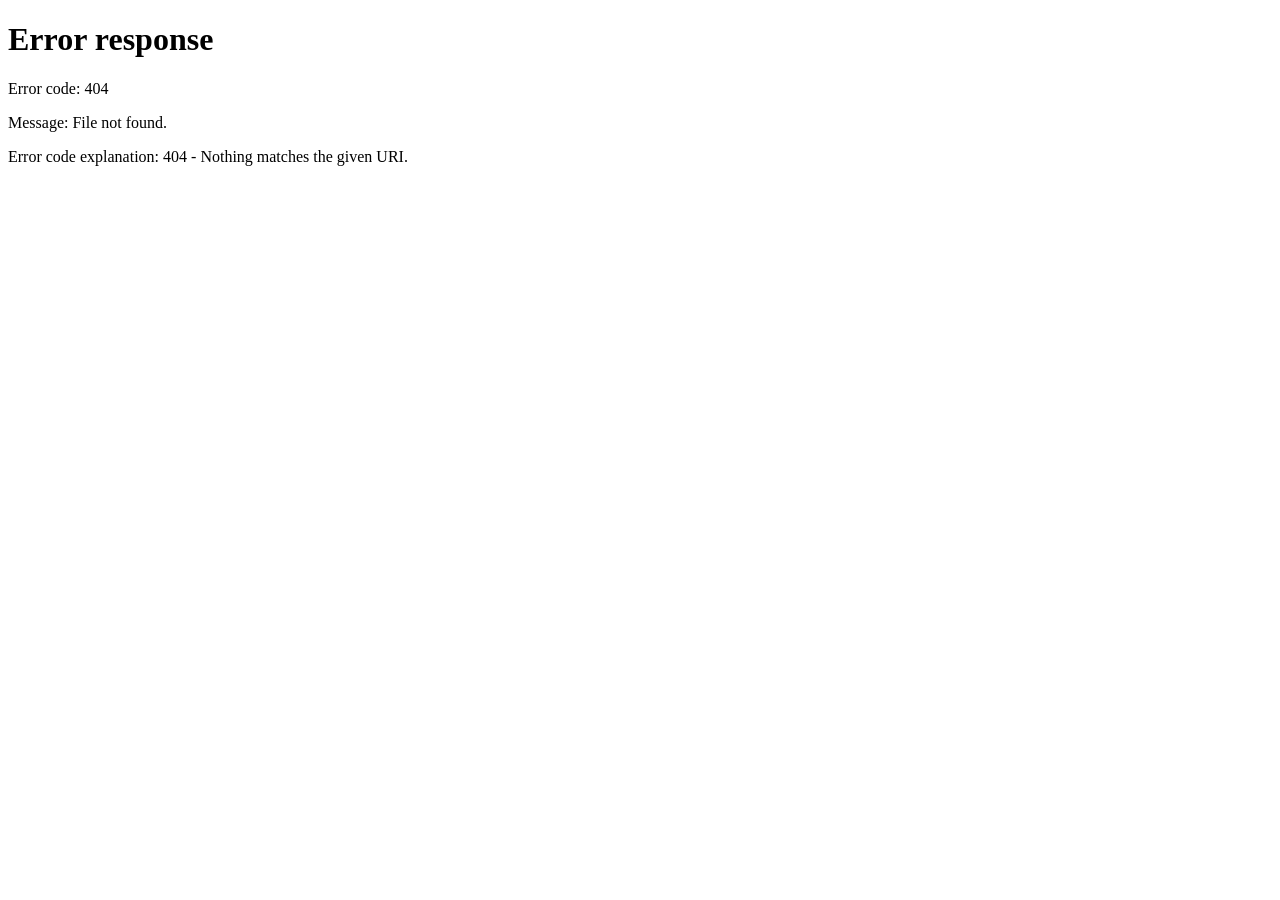
==== index.html @ 4c2dd42a "Add index.html for redirecting to footprint map" ====
<!DOCTYPE html>
<html lang="zh-CN">
<head>
  <meta charset="UTF-8">
  <meta name="viewport" content="width=device-width, initial-scale=1.0">
  <meta http-equiv="refresh" content="0; url=/star-map/footprint-map/">
  <title>正在跳转 · 点亮足迹</title>
  <style>
    body { font-family: -apple-system, "Microsoft YaHei", sans-serif;
           display: flex; align-items: center; justify-content: center;
           height: 100vh; margin: 0; background: #f6f7fb; color: #6b7280; }
    a { color: #f76707; }
  </style>
</head>
<body>
  <p>正在进入「点亮足迹」… <a href="/star-map/footprint-map/">点此直达</a></p>
</body>
</html>
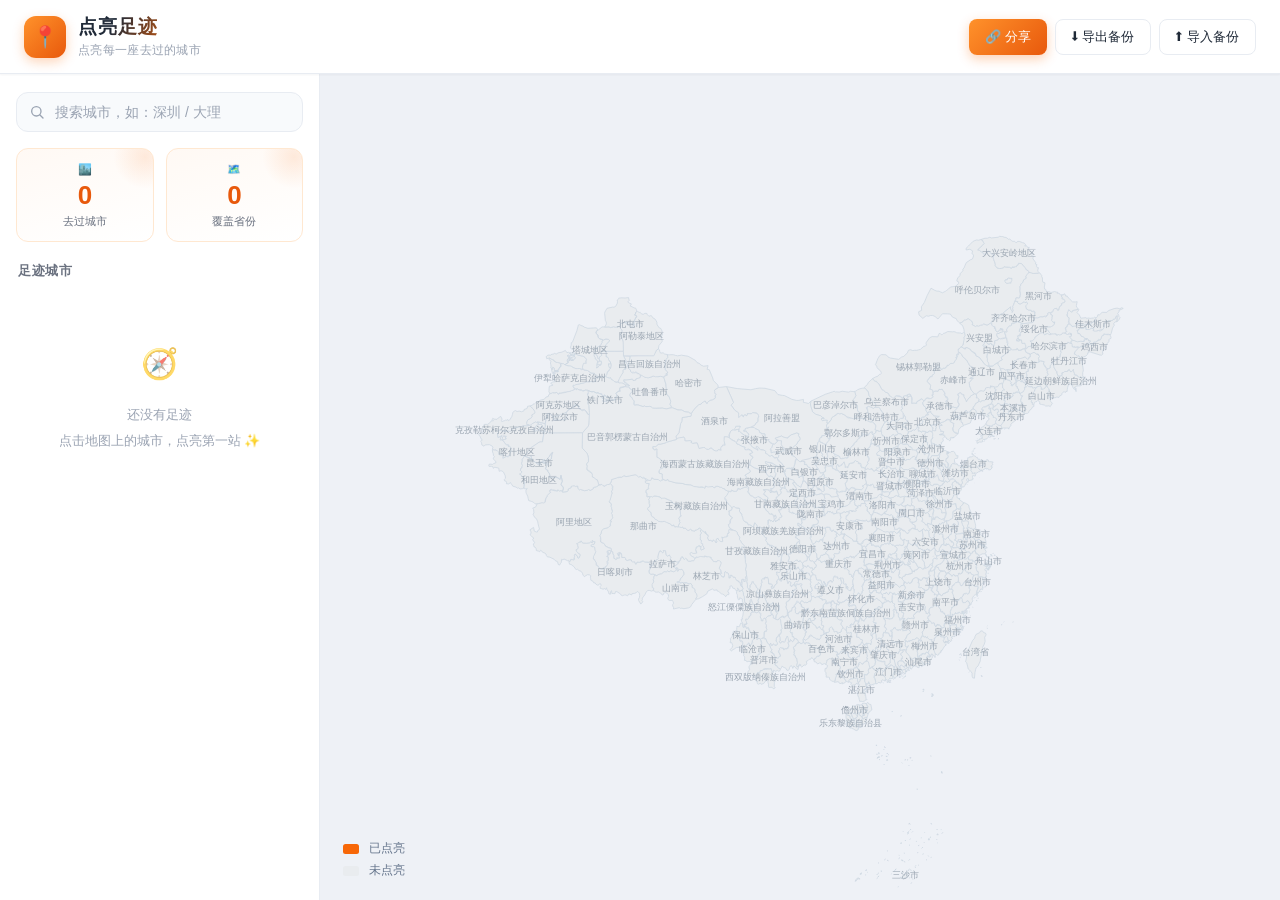
==== commit 27bdea9f: "feat: 分享功能" ====
--- a/index.html
+++ b/index.html
@@ -3,16 +3,118 @@
 <head>
   <meta charset="UTF-8">
   <meta name="viewport" content="width=device-width, initial-scale=1.0">
-  <meta http-equiv="refresh" content="0; url=/star-map/footprint-map/">
-  <title>正在跳转 · 点亮足迹</title>
-  <style>
-    body { font-family: -apple-system, "Microsoft YaHei", sans-serif;
-           display: flex; align-items: center; justify-content: center;
-           height: 100vh; margin: 0; background: #f6f7fb; color: #6b7280; }
-    a { color: #f76707; }
-  </style>
+  <title>点亮足迹 · 我的中国地图</title>
+  <link rel="stylesheet" href="css/style.css">
 </head>
 <body>
-  <p>正在进入「点亮足迹」… <a href="/star-map/footprint-map/">点此直达</a></p>
+  <div class="app">
+    <!-- 顶栏 -->
+    <header class="topbar">
+      <div class="logo">
+        <span class="logo-icon">📍</span>
+        <div class="logo-text">
+          <h1>点亮足迹</h1>
+          <p>点亮每一座去过的城市</p>
+        </div>
+      </div>
+      <div class="actions">
+        <button class="btn primary" id="shareBtn" title="把足迹地图分享给朋友">🔗 分享</button>
+        <button class="btn ghost" id="exportBtn" title="将足迹数据导出为 JSON 备份文件">⬇ 导出备份</button>
+        <button class="btn ghost" id="importBtn" title="从备份文件恢复足迹数据">⬆ 导入备份</button>
+        <input type="file" id="importFile" accept=".json,application/json" hidden>
+      </div>
+    </header>
+
+    <!-- 主体布局 -->
+    <div class="layout">
+      <!-- 左侧面板 -->
+      <aside class="sidebar">
+        <div class="search-box">
+          <svg class="search-icon" viewBox="0 0 24 24" width="16" height="16" fill="none" stroke="currentColor" stroke-width="2" stroke-linecap="round">
+            <circle cx="11" cy="11" r="7"></circle>
+            <line x1="21" y1="21" x2="16.5" y2="16.5"></line>
+          </svg>
+          <input id="searchInput" type="text" placeholder="搜索城市，如：深圳 / 大理" autocomplete="off">
+          <div id="suggestList" class="suggest"></div>
+        </div>
+
+        <div class="stats">
+          <div class="stat-card">
+            <span class="stat-icon">🏙️</span>
+            <b id="statCities">0</b>
+            <span>去过城市</span>
+          </div>
+          <div class="stat-card">
+            <span class="stat-icon">🗺️</span>
+            <b id="statProvinces">0</b>
+            <span>覆盖省份</span>
+          </div>
+        </div>
+
+        <div class="list-wrap">
+          <div class="list-header">
+            <span>足迹城市</span>
+            <span id="listCount" class="list-count"></span>
+          </div>
+          <div id="cityList" class="city-list"></div>
+        </div>
+      </aside>
+
+      <!-- 地图区 -->
+      <main class="map-area">
+        <div id="map" class="map"></div>
+
+        <!-- 城市详情浮层 -->
+        <div id="detailPanel" class="detail-panel">
+          <button class="detail-close" id="detailClose" title="关闭">×</button>
+          <h3 id="dName"></h3>
+          <div id="dProvince" class="d-province"></div>
+          <div class="d-status"><span class="dot"></span>已点亮</div>
+          <div class="d-actions">
+            <button class="btn" id="dLocate">📍 地图定位</button>
+            <button class="btn danger" id="dRemove">取消点亮</button>
+          </div>
+        </div>
+
+        <!-- 轻提示 -->
+        <div id="toast" class="toast"></div>
+
+        <!-- 分享只读提示条 -->
+        <div id="shareBanner" class="share-banner hidden">
+          <span>📍 这是朋友分享的足迹地图（只读）</span>
+          <button class="share-banner-close" id="shareBannerClose" title="关闭">×</button>
+        </div>
+      </main>
+    </div>
+  </div>
+
+  <!-- 分享面板 -->
+  <div id="sharePanel" class="share-panel">
+    <div class="share-mask" id="shareMask"></div>
+    <div class="share-box">
+      <button class="share-close" id="shareClose" title="关闭">×</button>
+      <h3>🔗 分享我的足迹</h3>
+      <p class="share-desc">把链接发给朋友，对方打开就能看到你的足迹地图</p>
+      <div class="share-text-preview" id="shareText"></div>
+      <div class="share-link-row">
+        <input id="shareLink" type="text" readonly>
+        <button class="btn" id="shareCopyLink" title="复制链接">复制</button>
+      </div>
+      <div class="share-actions">
+        <button class="btn" id="shareCopyText">📝 复制文字版</button>
+        <button class="btn" id="shareImage">🖼️ 下载图片</button>
+      </div>
+      <p class="share-tip">💡 链接里已包含你的足迹数据，对方打开为只读视图</p>
+    </div>
+  </div>
+
+  <!-- 依赖加载顺序：库 → 地图数据 → 业务模块 -->
+  <script src="lib/echarts.min.js"></script>
+  <script src="data/china_cities.js"></script>
+  <script src="js/dataStore.js"></script>
+  <script src="js/search.js"></script>
+  <script src="js/map.js"></script>
+  <script src="js/share.js"></script>
+  <script src="js/main.js"></script>
 </body>
 </html>
--- a/css/style.css
+++ b/css/style.css
@@ -0,0 +1,550 @@
+/* ============================================================
+   点亮足迹 · 设计系统
+   ────────────────────────────────────────────────────────────
+   主色系：暖橙（足迹点亮）  ·  底色：暖灰白  ·  深字浅底
+   间距基准 4px · 圆角体系 8/12/16 · 阴影分层 · 微交互过渡
+   ============================================================ */
+* { margin: 0; padding: 0; box-sizing: border-box; }
+
+:root {
+  /* ── 品牌色 ── */
+  --primary: #f76707;
+  --primary-600: #e8590c;
+  --primary-700: #d9480f;
+  --primary-100: #fff4e6;
+  --primary-050: #fff9f4;
+
+  /* ── 中性色 ── */
+  --bg: #f6f7fb;
+  --bg-map: #eef1f6;
+  --card: #ffffff;
+  --border: #e8ecf2;
+  --text: #1f2937;
+  --text-sub: #6b7280;
+  --text-faint: #9aa3b2;
+
+  /* ── 语义色 ── */
+  --danger: #e03131;
+  --success: #2f9e44;
+
+  /* ── 形状 ── */
+  --radius-sm: 8px;
+  --radius-md: 12px;
+  --radius-lg: 16px;
+
+  /* ── 阴影层级 ── */
+  --shadow-xs: 0 1px 2px rgba(31, 41, 55, 0.05);
+  --shadow-sm: 0 2px 8px rgba(31, 41, 55, 0.06);
+  --shadow-md: 0 6px 20px rgba(31, 41, 55, 0.08);
+  --shadow-lg: 0 16px 40px rgba(31, 41, 55, 0.14);
+  --shadow-glow: 0 0 0 3px rgba(247, 103, 7, 0.14);
+
+  /* ── 过渡 ── */
+  --t-fast: 150ms cubic-bezier(0.4, 0, 0.2, 1);
+  --t-base: 250ms cubic-bezier(0.4, 0, 0.2, 1);
+  --t-spring: 400ms cubic-bezier(0.34, 1.56, 0.64, 1);
+
+  --font: -apple-system, BlinkMacSystemFont, "Segoe UI", "PingFang SC",
+    "Hiragino Sans GB", "Microsoft YaHei", sans-serif;
+}
+
+html, body { height: 100%; }
+
+body {
+  font-family: var(--font);
+  background: var(--bg);
+  color: var(--text);
+  overflow: hidden;
+  -webkit-font-smoothing: antialiased;
+}
+
+.app { display: flex; flex-direction: column; height: 100vh; }
+
+/* ════════════════════════════════════════════════
+   顶栏
+   ════════════════════════════════════════════════ */
+.topbar {
+  display: flex;
+  align-items: center;
+  justify-content: space-between;
+  padding: 14px 24px;
+  background: var(--card);
+  border-bottom: 1px solid var(--border);
+  box-shadow: var(--shadow-xs);
+  z-index: 20;
+}
+
+.logo { display: flex; align-items: center; gap: 12px; }
+
+.logo-icon {
+  display: flex; align-items: center; justify-content: center;
+  width: 42px; height: 42px;
+  font-size: 21px;
+  border-radius: 12px;
+  background: linear-gradient(135deg, #ff922b, var(--primary-600));
+  box-shadow: 0 4px 12px rgba(247, 103, 7, 0.28);
+}
+
+.logo-text h1 {
+  font-size: 19px;
+  font-weight: 700;
+  letter-spacing: 1px;
+  background: linear-gradient(120deg, #1f2937 30%, #f76707 90%);
+  -webkit-background-clip: text;
+  background-clip: text;
+  -webkit-text-fill-color: transparent;
+}
+
+.logo-text p { font-size: 12px; color: var(--text-faint); margin-top: 2px; letter-spacing: 0.3px; }
+
+.actions { display: flex; gap: 8px; }
+
+/* ════════════════════════════════════════════════
+   按钮
+   ════════════════════════════════════════════════ */
+.btn {
+  padding: 8px 16px;
+  border: 1px solid var(--border);
+  border-radius: var(--radius-sm);
+  background: var(--card);
+  color: var(--text);
+  font-size: 13px;
+  font-family: var(--font);
+  font-weight: 500;
+  cursor: pointer;
+  transition: all var(--t-fast);
+  white-space: nowrap;
+  user-select: none;
+}
+.btn:hover { border-color: #ffd3a8; color: var(--primary-600); background: var(--primary-050); transform: translateY(-1px); }
+.btn:active { transform: translateY(0); }
+.btn:focus-visible { outline: 2px solid var(--primary); outline-offset: 2px; }
+
+.btn.primary { background: linear-gradient(135deg, #ff922b, var(--primary-600)); border: none; color: #fff; box-shadow: 0 4px 12px rgba(247, 103, 7, 0.3); }
+.btn.primary:hover { background: linear-gradient(135deg, #ffa03c, var(--primary-700)); color: #fff; box-shadow: 0 6px 16px rgba(247, 103, 7, 0.38); }
+
+.btn.danger { border-color: #ffc9c9; color: var(--danger); }
+.btn.danger:hover { background: #fff5f5; border-color: var(--danger); color: var(--danger); }
+
+.btn.ghost { background: transparent; }
+.btn.ghost:hover { background: #f3f5f9; color: var(--text); border-color: var(--border); }
+
+/* ════════════════════════════════════════════════
+   主体布局
+   ════════════════════════════════════════════════ */
+.layout { display: flex; flex: 1; min-height: 0; }
+
+/* ════════════════════════════════════════════════
+   侧栏
+   ════════════════════════════════════════════════ */
+.sidebar {
+  width: 320px;
+  flex-shrink: 0;
+  background: var(--card);
+  border-right: 1px solid var(--border);
+  display: flex;
+  flex-direction: column;
+  padding: 18px 16px;
+  gap: 16px;
+}
+
+/* ── 搜索框 ── */
+.search-box { position: relative; }
+
+.search-icon {
+  position: absolute; left: 13px; top: 50%; transform: translateY(-50%);
+  color: var(--text-faint);
+  pointer-events: none;
+  transition: color var(--t-fast);
+}
+
+#searchInput {
+  width: 100%;
+  padding: 11px 13px 11px 38px;
+  border: 1px solid var(--border);
+  border-radius: var(--radius-md);
+  font-size: 14px;
+  font-family: var(--font);
+  outline: none;
+  background: #f8fafc;
+  transition: all var(--t-base);
+}
+#searchInput::placeholder { color: var(--text-faint); }
+#searchInput:focus {
+  border-color: var(--primary);
+  background: #fff;
+  box-shadow: var(--shadow-glow);
+}
+#searchInput:focus ~ .search-icon,
+.search-box:focus-within .search-icon { color: var(--primary); }
+
+.suggest {
+  position: absolute; top: calc(100% + 8px); left: 0; right: 0;
+  background: var(--card);
+  border: 1px solid var(--border);
+  border-radius: var(--radius-md);
+  box-shadow: var(--shadow-lg);
+  max-height: 300px;
+  overflow-y: auto;
+  display: none;
+  z-index: 60;
+  padding: 6px;
+}
+.suggest.show { display: block; animation: dropIn 180ms ease; }
+@keyframes dropIn {
+  from { opacity: 0; transform: translateY(-6px); }
+  to { opacity: 1; transform: none; }
+}
+.suggest-item {
+  display: flex; justify-content: space-between; align-items: center;
+  padding: 10px 12px;
+  border-radius: var(--radius-sm);
+  cursor: pointer;
+  font-size: 13px;
+  transition: background var(--t-fast);
+}
+.suggest-item:hover { background: var(--primary-050); }
+.suggest-item .s-name { font-weight: 600; }
+.suggest-item .s-prov { color: var(--text-faint); font-size: 12px; }
+.suggest-empty { padding: 14px 12px; color: var(--text-faint); font-size: 13px; text-align: center; }
+
+/* ── 统计卡片 ── */
+.stats { display: flex; gap: 12px; }
+
+.stat-card {
+  flex: 1;
+  position: relative;
+  background: linear-gradient(165deg, var(--primary-050), #fff);
+  border: 1px solid #ffe8d1;
+  border-radius: var(--radius-md);
+  padding: 14px 8px 12px;
+  text-align: center;
+  transition: all var(--t-base);
+  overflow: hidden;
+}
+.stat-card::after {
+  content: '';
+  position: absolute; top: -24px; right: -24px;
+  width: 64px; height: 64px;
+  border-radius: 50%;
+  background: radial-gradient(circle, rgba(247, 103, 7, 0.12), transparent 70%);
+}
+.stat-card:hover { transform: translateY(-2px); box-shadow: var(--shadow-sm); }
+
+.stat-icon { font-size: 16px; display: block; margin-bottom: 4px; }
+.stat-card b {
+  display: block;
+  font-size: 26px;
+  font-weight: 800;
+  color: var(--primary-600);
+  font-variant-numeric: tabular-nums;
+  letter-spacing: -0.5px;
+}
+.stat-card span { font-size: 11px; color: var(--text-sub); }
+
+/* ── 足迹城市列表 ── */
+.list-wrap { flex: 1; display: flex; flex-direction: column; min-height: 0; }
+
+.list-header {
+  display: flex; justify-content: space-between; align-items: center;
+  font-size: 13px;
+  font-weight: 600;
+  color: var(--text-sub);
+  padding: 4px 2px 10px;
+  letter-spacing: 0.5px;
+}
+.list-count { color: var(--primary-600); font-weight: 700; }
+
+.city-list {
+  flex: 1;
+  overflow-y: auto;
+  margin: 0 -8px;
+  padding: 0 8px 8px;
+  scrollbar-width: thin;
+  scrollbar-color: #d7dee8 transparent;
+}
+.city-list::-webkit-scrollbar { width: 6px; }
+.city-list::-webkit-scrollbar-thumb { background: #d7dee8; border-radius: 3px; }
+.city-list::-webkit-scrollbar-track { background: transparent; }
+
+.city-item {
+  position: relative;
+  display: flex;
+  justify-content: space-between;
+  align-items: center;
+  padding: 11px 13px;
+  border-radius: var(--radius-sm);
+  cursor: pointer;
+  border: 1px solid transparent;
+  transition: all var(--t-fast);
+}
+.city-item::before {
+  content: '';
+  position: absolute; left: -8px; top: 50%; transform: translateY(-50%) scaleY(0);
+  width: 3px; height: 60%;
+  border-radius: 2px;
+  background: linear-gradient(180deg, #ff922b, var(--primary-600));
+  transition: transform var(--t-base);
+}
+.city-item:hover {
+  background: var(--primary-050);
+  border-color: #ffe3cd;
+  transform: translateX(2px);
+}
+.city-item:hover::before { transform: translateY(-50%) scaleY(1); }
+
+.city-name { font-size: 14px; font-weight: 600; }
+.city-meta { font-size: 12px; color: var(--text-faint); }
+
+.empty {
+  text-align: center;
+  color: var(--text-faint);
+  font-size: 13px;
+  padding: 44px 12px;
+  line-height: 2;
+}
+.empty::before {
+  content: '🧭';
+  display: block;
+  font-size: 30px;
+  margin-bottom: 8px;
+  opacity: 0.7;
+}
+
+/* ════════════════════════════════════════════════
+   地图区
+   ════════════════════════════════════════════════ */
+.map-area {
+  flex: 1;
+  position: relative;
+  min-width: 0;
+  background: var(--bg-map);
+}
+.map { width: 100%; height: 100%; }
+
+/* ════════════════════════════════════════════════
+   详情浮层（毛玻璃卡片）
+   ════════════════════════════════════════════════ */
+.detail-panel {
+  position: absolute;
+  right: 22px; bottom: 22px;
+  width: 300px;
+  background: rgba(255, 255, 255, 0.92);
+  backdrop-filter: blur(18px) saturate(160%);
+  -webkit-backdrop-filter: blur(18px) saturate(160%);
+  border-radius: var(--radius-lg);
+  box-shadow: var(--shadow-lg);
+  border: 1px solid rgba(255, 255, 255, 0.6);
+  padding: 20px;
+  transform: translateY(14px) scale(0.97);
+  opacity: 0;
+  pointer-events: none;
+  transition: all var(--t-spring);
+  z-index: 40;
+}
+.detail-panel.show { transform: none; opacity: 1; pointer-events: auto; }
+
+.detail-close {
+  position: absolute; top: 12px; right: 14px;
+  border: none; background: none;
+  font-size: 20px;
+  color: var(--text-faint);
+  cursor: pointer;
+  line-height: 1;
+  width: 28px; height: 28px;
+  border-radius: 50%;
+  transition: all var(--t-fast);
+}
+.detail-close:hover { color: var(--text); background: #f1f3f7; }
+
+.detail-panel h3 { font-size: 19px; font-weight: 700; margin-bottom: 2px; }
+.d-province {
+  font-size: 12px;
+  color: var(--text-faint);
+  margin-bottom: 16px;
+  display: flex; align-items: center; gap: 6px;
+}
+.d-province::before {
+  content: '';
+  width: 12px; height: 12px;
+  border-radius: 4px;
+  background: linear-gradient(135deg, #ff922b, var(--primary-600));
+}
+
+.d-status {
+  display: flex; align-items: center; gap: 8px;
+  background: var(--primary-050);
+  border: 1px solid #ffe3cd;
+  color: var(--primary-600);
+  font-size: 13px;
+  font-weight: 600;
+  border-radius: var(--radius-md);
+  padding: 11px 14px;
+  margin-bottom: 14px;
+}
+.d-status .dot {
+  width: 9px; height: 9px; border-radius: 50%;
+  background: var(--primary);
+  box-shadow: 0 0 0 4px rgba(247, 103, 7, 0.16);
+  animation: pulse 2s ease infinite;
+}
+@keyframes pulse {
+  0%, 100% { box-shadow: 0 0 0 3px rgba(247, 103, 7, 0.18); }
+  50% { box-shadow: 0 0 0 6px rgba(247, 103, 7, 0.08); }
+}
+
+.d-actions { display: flex; gap: 8px; }
+.d-actions .btn { flex: 1; }
+
+/* ════════════════════════════════════════════════
+   Toast 轻提示
+   ════════════════════════════════════════════════ */
+.toast {
+  position: absolute;
+  left: 50%; bottom: 44px;
+  transform: translateX(-50%) translateY(16px);
+  background: rgba(30, 41, 59, 0.9);
+  backdrop-filter: blur(8px);
+  color: #fff;
+  padding: 11px 24px;
+  border-radius: 999px;
+  font-size: 14px;
+  opacity: 0;
+  pointer-events: none;
+  transition: all var(--t-spring);
+  z-index: 70;
+  box-shadow: 0 10px 30px rgba(0, 0, 0, 0.24);
+  white-space: nowrap;
+}
+.toast.show { opacity: 1; transform: translateX(-50%) translateY(0); }
+
+/* ════════════════════════════════════════════════
+   分享面板（Modal）
+   ════════════════════════════════════════════════ */
+.share-panel {
+  position: fixed;
+  inset: 0;
+  display: flex;
+  align-items: center;
+  justify-content: center;
+  z-index: 90;
+  opacity: 0;
+  pointer-events: none;
+  transition: opacity var(--t-base);
+}
+.share-panel.show { opacity: 1; pointer-events: auto; }
+
+.share-mask {
+  position: absolute;
+  inset: 0;
+  background: rgba(31, 41, 55, 0.45);
+  backdrop-filter: blur(4px);
+  -webkit-backdrop-filter: blur(4px);
+}
+
+.share-box {
+  position: relative;
+  width: 420px;
+  max-width: calc(100vw - 40px);
+  background: var(--card);
+  border-radius: var(--radius-lg);
+  box-shadow: var(--shadow-lg);
+  padding: 24px;
+  transform: translateY(16px) scale(0.96);
+  transition: transform var(--t-spring);
+}
+.share-panel.show .share-box { transform: none; }
+
+.share-close {
+  position: absolute; top: 12px; right: 14px;
+  border: none; background: none;
+  font-size: 20px; color: var(--text-faint);
+  cursor: pointer; line-height: 1;
+  width: 28px; height: 28px; border-radius: 50%;
+  transition: all var(--t-fast);
+}
+.share-close:hover { color: var(--text); background: #f1f3f7; }
+
+.share-box h3 { font-size: 17px; margin-bottom: 4px; }
+.share-desc { font-size: 12px; color: var(--text-faint); margin-bottom: 16px; }
+
+.share-text-preview {
+  background: var(--primary-050);
+  border: 1px solid #ffe3cd;
+  border-radius: var(--radius-md);
+  padding: 12px 14px;
+  font-size: 13px;
+  color: var(--text);
+  line-height: 1.7;
+  margin-bottom: 12px;
+  min-height: 40px;
+  max-height: 120px;
+  overflow-y: auto;
+  word-break: break-all;
+}
+
+.share-link-row {
+  display: flex;
+  gap: 8px;
+  margin-bottom: 12px;
+}
+.share-link-row input {
+  flex: 1;
+  min-width: 0;
+  padding: 9px 12px;
+  border: 1px solid var(--border);
+  border-radius: var(--radius-sm);
+  font-size: 12px;
+  color: var(--text-sub);
+  background: #f8fafc;
+  outline: none;
+  font-family: var(--font);
+}
+
+.share-actions { display: flex; gap: 8px; }
+.share-actions .btn { flex: 1; }
+
+.share-tip { margin-top: 14px; font-size: 11px; color: var(--text-faint); line-height: 1.6; }
+
+/* ════════════════════════════════════════════════
+   分享只读提示条
+   ════════════════════════════════════════════════ */
+.share-banner {
+  position: absolute;
+  top: 14px; left: 50%;
+  transform: translateX(-50%);
+  display: flex;
+  align-items: center;
+  gap: 10px;
+  background: rgba(31, 41, 55, 0.88);
+  backdrop-filter: blur(8px);
+  color: #fff;
+  font-size: 13px;
+  padding: 9px 12px 9px 16px;
+  border-radius: 999px;
+  box-shadow: 0 8px 24px rgba(0, 0, 0, 0.2);
+  z-index: 50;
+  white-space: nowrap;
+}
+.share-banner.hidden { display: none; }
+.share-banner-close {
+  border: none; background: rgba(255, 255, 255, 0.15);
+  color: #fff; cursor: pointer;
+  width: 22px; height: 22px; border-radius: 50%;
+  font-size: 14px; line-height: 1;
+  transition: background var(--t-fast);
+}
+.share-banner-close:hover { background: rgba(255, 255, 255, 0.3); }
+
+/* ════════════════════════════════════════════════
+   响应式
+   ════════════════════════════════════════════════ */
+@media (max-width: 860px) {
+  body { overflow: auto; }
+  .app { height: auto; min-height: 100vh; }
+  .layout { flex-direction: column; }
+  .sidebar { width: 100%; border-right: none; border-bottom: 1px solid var(--border); }
+  .city-list { max-height: 220px; }
+  .map-area { height: 62vh; }
+  .actions .btn { font-size: 12px; padding: 7px 11px; }
+}
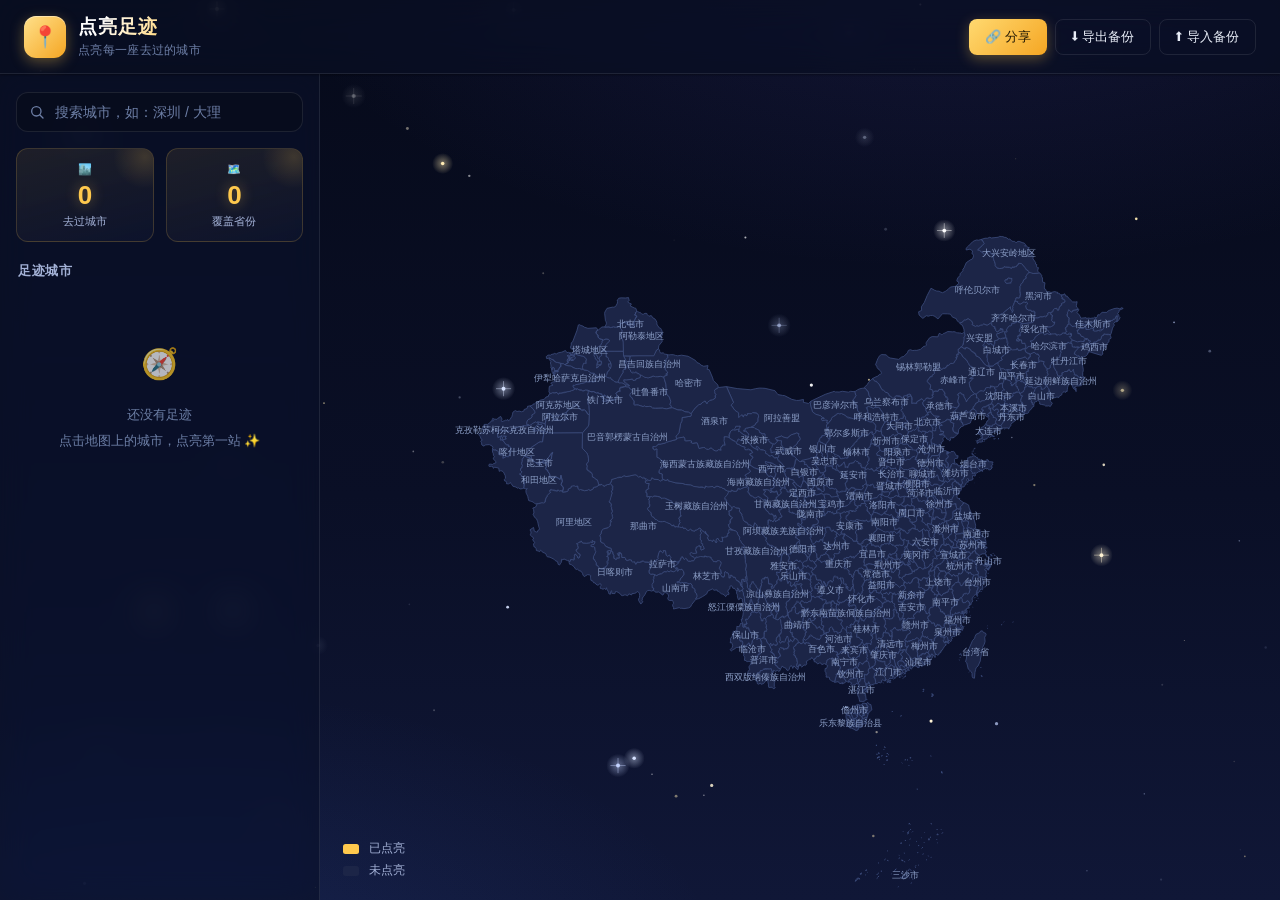
==== commit 82836cfb: "feat: 星空主题(金色版) - 存档点,后续蓝色版可从此回退" ====
--- a/index.html
+++ b/index.html
@@ -7,6 +7,9 @@
   <link rel="stylesheet" href="css/style.css">
 </head>
 <body>
+  <!-- 星空背景层（星星闪烁动画，见 js/stars.js） -->
+  <canvas id="stars-canvas" aria-hidden="true"></canvas>
+
   <div class="app">
     <!-- 顶栏 -->
     <header class="topbar">
@@ -108,9 +111,10 @@
     </div>
   </div>
 
-  <!-- 依赖加载顺序：库 → 地图数据 → 业务模块 -->
+  <!-- 依赖加载顺序：库 → 地图数据 → 星空背景 → 业务模块 -->
   <script src="lib/echarts.min.js"></script>
   <script src="data/china_cities.js"></script>
+  <script src="js/stars.js"></script>
   <script src="js/dataStore.js"></script>
   <script src="js/search.js"></script>
   <script src="js/map.js"></script>
--- a/css/style.css
+++ b/css/style.css
@@ -1,43 +1,45 @@
 /* ============================================================
-   点亮足迹 · 设计系统
+   点亮足迹 · 设计系统（星空主题 v2）
    ────────────────────────────────────────────────────────────
-   主色系：暖橙（足迹点亮）  ·  底色：暖灰白  ·  深字浅底
-   间距基准 4px · 圆角体系 8/12/16 · 阴影分层 · 微交互过渡
+   主色系：金星（足迹点亮）  ·  底色：深空蓝渐变  ·  浅字深底
+   语义：点亮一座城 = 夜空里亮起一颗星
+   间距基准 4px · 圆角体系 8/12/16 · 毛玻璃面板 · 星光发光
    ============================================================ */
 * { margin: 0; padding: 0; box-sizing: border-box; }
 
 :root {
-  /* ── 品牌色 ── */
-  --primary: #f76707;
-  --primary-600: #e8590c;
-  --primary-700: #d9480f;
-  --primary-100: #fff4e6;
-  --primary-050: #fff9f4;
-
-  /* ── 中性色 ── */
-  --bg: #f6f7fb;
-  --bg-map: #eef1f6;
-  --card: #ffffff;
-  --border: #e8ecf2;
-  --text: #1f2937;
-  --text-sub: #6b7280;
-  --text-faint: #9aa3b2;
+  /* ── 品牌色（金星） ── */
+  --primary: #ffc94d;          /* 金星主色：已点亮城市的星光 */
+  --primary-600: #f5a623;      /* 深一档金星 */
+  --primary-700: #e8912d;      /* 悬停加深 */
+  --primary-100: #2a2433;      /* 金色微弱底（深色玻璃上的金晕） */
+  --primary-050: rgba(255, 201, 77, 0.07); /* 金色氛围底 */
+
+  /* ── 中性色（夜空） ── */
+  --bg: #0a0f26;               /* 整体夜空 */
+  --bg-map: #080d20;           /* 地图区夜空（略深，压出层次） */
+  --card: rgba(17, 24, 50, 0.72);   /* 毛玻璃卡片 */
+  --card-solid: #121a3a;       /* 不透明白底卡片（弹窗等） */
+  --border: rgba(255, 255, 255, 0.09);
+  --text: #e8edf7;             /* 主文字：淡蓝白 */
+  --text-sub: #a3b1d6;         /* 次级文字 */
+  --text-faint: #6d7fa6;       /* 弱文字 / 占位 */
 
   /* ── 语义色 ── */
-  --danger: #e03131;
-  --success: #2f9e44;
+  --danger: #ff6b6b;
+  --success: #51cf66;
 
   /* ── 形状 ── */
   --radius-sm: 8px;
   --radius-md: 12px;
   --radius-lg: 16px;
 
-  /* ── 阴影层级 ── */
-  --shadow-xs: 0 1px 2px rgba(31, 41, 55, 0.05);
-  --shadow-sm: 0 2px 8px rgba(31, 41, 55, 0.06);
-  --shadow-md: 0 6px 20px rgba(31, 41, 55, 0.08);
-  --shadow-lg: 0 16px 40px rgba(31, 41, 55, 0.14);
-  --shadow-glow: 0 0 0 3px rgba(247, 103, 7, 0.14);
+  /* ── 阴影层级（夜景） ── */
+  --shadow-xs: 0 1px 2px rgba(0, 0, 0, 0.35);
+  --shadow-sm: 0 2px 10px rgba(0, 0, 0, 0.35);
+  --shadow-md: 0 6px 22px rgba(0, 0, 0, 0.42);
+  --shadow-lg: 0 16px 44px rgba(0, 0, 0, 0.55);
+  --shadow-glow: 0 0 0 3px rgba(255, 201, 77, 0.22);
 
   /* ── 过渡 ── */
   --t-fast: 150ms cubic-bezier(0.4, 0, 0.2, 1);
@@ -52,13 +54,29 @@
 
 body {
   font-family: var(--font);
-  background: var(--bg);
+  /* 夜空渐变：顶部深紫蓝 → 底部蓝 */
+  background:
+    radial-gradient(1200px 600px at 75% -10%, rgba(90, 82, 200, 0.18), transparent 60%),
+    radial-gradient(900px 500px at 15% 110%, rgba(64, 108, 220, 0.14), transparent 60%),
+    linear-gradient(180deg, #060a1a 0%, #0a0f26 55%, #101737 100%);
   color: var(--text);
   overflow: hidden;
   -webkit-font-smoothing: antialiased;
 }
 
-.app { display: flex; flex-direction: column; height: 100vh; }
+.app { display: flex; flex-direction: column; height: 100vh; position: relative; z-index: 2; }
+
+/* ════════════════════════════════════════════════
+   星空背景层（由 stars.js 绘制，铺满全屏）
+   ════════════════════════════════════════════════ */
+#stars-canvas {
+  position: fixed;
+  inset: 0;
+  width: 100%;
+  height: 100%;
+  z-index: 1;
+  pointer-events: none;
+}
 
 /* ════════════════════════════════════════════════
    顶栏
@@ -68,7 +86,9 @@
   align-items: center;
   justify-content: space-between;
   padding: 14px 24px;
-  background: var(--card);
+  background: rgba(10, 15, 34, 0.78);
+  backdrop-filter: blur(18px) saturate(140%);
+  -webkit-backdrop-filter: blur(18px) saturate(140%);
   border-bottom: 1px solid var(--border);
   box-shadow: var(--shadow-xs);
   z-index: 20;
@@ -81,15 +101,15 @@
   width: 42px; height: 42px;
   font-size: 21px;
   border-radius: 12px;
-  background: linear-gradient(135deg, #ff922b, var(--primary-600));
-  box-shadow: 0 4px 12px rgba(247, 103, 7, 0.28);
+  background: linear-gradient(135deg, #ffe08a, var(--primary-600));
+  box-shadow: 0 4px 14px rgba(255, 201, 77, 0.35), inset 0 1px 0 rgba(255, 255, 255, 0.4);
 }
 
 .logo-text h1 {
   font-size: 19px;
   font-weight: 700;
   letter-spacing: 1px;
-  background: linear-gradient(120deg, #1f2937 30%, #f76707 90%);
+  background: linear-gradient(120deg, #ffffff 20%, var(--primary) 90%);
   -webkit-background-clip: text;
   background-clip: text;
   -webkit-text-fill-color: transparent;
@@ -106,7 +126,7 @@
   padding: 8px 16px;
   border: 1px solid var(--border);
   border-radius: var(--radius-sm);
-  background: var(--card);
+  background: rgba(23, 31, 63, 0.6);
   color: var(--text);
   font-size: 13px;
   font-family: var(--font);
@@ -116,18 +136,27 @@
   white-space: nowrap;
   user-select: none;
 }
-.btn:hover { border-color: #ffd3a8; color: var(--primary-600); background: var(--primary-050); transform: translateY(-1px); }
+.btn:hover { border-color: rgba(255, 201, 77, 0.5); color: var(--primary); background: var(--primary-050); transform: translateY(-1px); }
 .btn:active { transform: translateY(0); }
 .btn:focus-visible { outline: 2px solid var(--primary); outline-offset: 2px; }
 
-.btn.primary { background: linear-gradient(135deg, #ff922b, var(--primary-600)); border: none; color: #fff; box-shadow: 0 4px 12px rgba(247, 103, 7, 0.3); }
-.btn.primary:hover { background: linear-gradient(135deg, #ffa03c, var(--primary-700)); color: #fff; box-shadow: 0 6px 16px rgba(247, 103, 7, 0.38); }
-
-.btn.danger { border-color: #ffc9c9; color: var(--danger); }
-.btn.danger:hover { background: #fff5f5; border-color: var(--danger); color: var(--danger); }
+.btn.primary {
+  background: linear-gradient(135deg, #ffd970, var(--primary-600));
+  border: none;
+  color: #241a05;
+  box-shadow: 0 4px 14px rgba(255, 201, 77, 0.32);
+}
+.btn.primary:hover {
+  background: linear-gradient(135deg, #ffe08a, var(--primary-700));
+  color: #241a05;
+  box-shadow: 0 6px 18px rgba(255, 201, 77, 0.42);
+}
+
+.btn.danger { border-color: rgba(255, 107, 107, 0.35); color: var(--danger); background: transparent; }
+.btn.danger:hover { background: rgba(255, 107, 107, 0.1); border-color: var(--danger); color: var(--danger); }
 
 .btn.ghost { background: transparent; }
-.btn.ghost:hover { background: #f3f5f9; color: var(--text); border-color: var(--border); }
+.btn.ghost:hover { background: rgba(255, 255, 255, 0.06); color: var(--text); border-color: var(--border); }
 
 /* ════════════════════════════════════════════════
    主体布局
@@ -135,12 +164,14 @@
 .layout { display: flex; flex: 1; min-height: 0; }
 
 /* ════════════════════════════════════════════════
-   侧栏
+   侧栏（深色毛玻璃）
    ════════════════════════════════════════════════ */
 .sidebar {
   width: 320px;
   flex-shrink: 0;
-  background: var(--card);
+  background: rgba(12, 17, 38, 0.66);
+  backdrop-filter: blur(16px) saturate(140%);
+  -webkit-backdrop-filter: blur(16px) saturate(140%);
   border-right: 1px solid var(--border);
   display: flex;
   flex-direction: column;
@@ -166,13 +197,14 @@
   font-size: 14px;
   font-family: var(--font);
   outline: none;
-  background: #f8fafc;
+  background: rgba(8, 12, 28, 0.7);
+  color: var(--text);
   transition: all var(--t-base);
 }
 #searchInput::placeholder { color: var(--text-faint); }
 #searchInput:focus {
   border-color: var(--primary);
-  background: #fff;
+  background: rgba(10, 14, 32, 0.85);
   box-shadow: var(--shadow-glow);
 }
 #searchInput:focus ~ .search-icon,
@@ -180,7 +212,9 @@
 
 .suggest {
   position: absolute; top: calc(100% + 8px); left: 0; right: 0;
-  background: var(--card);
+  background: rgba(18, 25, 54, 0.96);
+  backdrop-filter: blur(18px);
+  -webkit-backdrop-filter: blur(18px);
   border: 1px solid var(--border);
   border-radius: var(--radius-md);
   box-shadow: var(--shadow-lg);
@@ -204,18 +238,18 @@
   transition: background var(--t-fast);
 }
 .suggest-item:hover { background: var(--primary-050); }
-.suggest-item .s-name { font-weight: 600; }
+.suggest-item .s-name { font-weight: 600; color: var(--text); }
 .suggest-item .s-prov { color: var(--text-faint); font-size: 12px; }
 .suggest-empty { padding: 14px 12px; color: var(--text-faint); font-size: 13px; text-align: center; }
 
-/* ── 统计卡片 ── */
+/* ── 统计卡片（深蓝玻璃 + 金色数字） ── */
 .stats { display: flex; gap: 12px; }
 
 .stat-card {
   flex: 1;
   position: relative;
-  background: linear-gradient(165deg, var(--primary-050), #fff);
-  border: 1px solid #ffe8d1;
+  background: linear-gradient(165deg, rgba(255, 201, 77, 0.09), rgba(17, 24, 50, 0.5));
+  border: 1px solid rgba(255, 201, 77, 0.18);
   border-radius: var(--radius-md);
   padding: 14px 8px 12px;
   text-align: center;
@@ -227,7 +261,7 @@
   position: absolute; top: -24px; right: -24px;
   width: 64px; height: 64px;
   border-radius: 50%;
-  background: radial-gradient(circle, rgba(247, 103, 7, 0.12), transparent 70%);
+  background: radial-gradient(circle, rgba(255, 201, 77, 0.16), transparent 70%);
 }
 .stat-card:hover { transform: translateY(-2px); box-shadow: var(--shadow-sm); }
 
@@ -236,9 +270,10 @@
   display: block;
   font-size: 26px;
   font-weight: 800;
-  color: var(--primary-600);
+  color: var(--primary);
   font-variant-numeric: tabular-nums;
   letter-spacing: -0.5px;
+  text-shadow: 0 0 14px rgba(255, 201, 77, 0.45);
 }
 .stat-card span { font-size: 11px; color: var(--text-sub); }
 
@@ -253,7 +288,7 @@
   padding: 4px 2px 10px;
   letter-spacing: 0.5px;
 }
-.list-count { color: var(--primary-600); font-weight: 700; }
+.list-count { color: var(--primary); font-weight: 700; }
 
 .city-list {
   flex: 1;
@@ -261,10 +296,10 @@
   margin: 0 -8px;
   padding: 0 8px 8px;
   scrollbar-width: thin;
-  scrollbar-color: #d7dee8 transparent;
+  scrollbar-color: rgba(255, 255, 255, 0.18) transparent;
 }
 .city-list::-webkit-scrollbar { width: 6px; }
-.city-list::-webkit-scrollbar-thumb { background: #d7dee8; border-radius: 3px; }
+.city-list::-webkit-scrollbar-thumb { background: rgba(255, 255, 255, 0.18); border-radius: 3px; }
 .city-list::-webkit-scrollbar-track { background: transparent; }
 
 .city-item {
@@ -283,12 +318,13 @@
   position: absolute; left: -8px; top: 50%; transform: translateY(-50%) scaleY(0);
   width: 3px; height: 60%;
   border-radius: 2px;
-  background: linear-gradient(180deg, #ff922b, var(--primary-600));
+  background: linear-gradient(180deg, #ffe08a, var(--primary-600));
+  box-shadow: 0 0 8px rgba(255, 201, 77, 0.5);
   transition: transform var(--t-base);
 }
 .city-item:hover {
   background: var(--primary-050);
-  border-color: #ffe3cd;
+  border-color: rgba(255, 201, 77, 0.25);
   transform: translateX(2px);
 }
 .city-item:hover::before { transform: translateY(-50%) scaleY(1); }
@@ -312,29 +348,30 @@
 }
 
 /* ════════════════════════════════════════════════
-   地图区
+   地图区（夜空底色，ECharts canvas 透明）
    ════════════════════════════════════════════════ */
 .map-area {
   flex: 1;
   position: relative;
   min-width: 0;
-  background: var(--bg-map);
+  /* 透明背景：让底层的夜空渐变 + 星星层直接透出，ECharts canvas 本身透明 */
+  background: transparent;
 }
 .map { width: 100%; height: 100%; }
 
 /* ════════════════════════════════════════════════
-   详情浮层（毛玻璃卡片）
+   详情浮层（深空毛玻璃卡片）
    ════════════════════════════════════════════════ */
 .detail-panel {
   position: absolute;
   right: 22px; bottom: 22px;
   width: 300px;
-  background: rgba(255, 255, 255, 0.92);
-  backdrop-filter: blur(18px) saturate(160%);
-  -webkit-backdrop-filter: blur(18px) saturate(160%);
+  background: rgba(13, 19, 44, 0.88);
+  backdrop-filter: blur(20px) saturate(150%);
+  -webkit-backdrop-filter: blur(20px) saturate(150%);
   border-radius: var(--radius-lg);
   box-shadow: var(--shadow-lg);
-  border: 1px solid rgba(255, 255, 255, 0.6);
+  border: 1px solid rgba(255, 255, 255, 0.1);
   padding: 20px;
   transform: translateY(14px) scale(0.97);
   opacity: 0;
@@ -355,7 +392,7 @@
   border-radius: 50%;
   transition: all var(--t-fast);
 }
-.detail-close:hover { color: var(--text); background: #f1f3f7; }
+.detail-close:hover { color: var(--text); background: rgba(255, 255, 255, 0.1); }
 
 .detail-panel h3 { font-size: 19px; font-weight: 700; margin-bottom: 2px; }
 .d-province {
@@ -368,14 +405,15 @@
   content: '';
   width: 12px; height: 12px;
   border-radius: 4px;
-  background: linear-gradient(135deg, #ff922b, var(--primary-600));
+  background: linear-gradient(135deg, #ffe08a, var(--primary-600));
+  box-shadow: 0 0 8px rgba(255, 201, 77, 0.55);
 }
 
 .d-status {
   display: flex; align-items: center; gap: 8px;
-  background: var(--primary-050);
-  border: 1px solid #ffe3cd;
-  color: var(--primary-600);
+  background: rgba(255, 201, 77, 0.08);
+  border: 1px solid rgba(255, 201, 77, 0.25);
+  color: var(--primary);
   font-size: 13px;
   font-weight: 600;
   border-radius: var(--radius-md);
@@ -385,12 +423,12 @@
 .d-status .dot {
   width: 9px; height: 9px; border-radius: 50%;
   background: var(--primary);
-  box-shadow: 0 0 0 4px rgba(247, 103, 7, 0.16);
+  box-shadow: 0 0 0 4px rgba(255, 201, 77, 0.18), 0 0 12px rgba(255, 201, 77, 0.8);
   animation: pulse 2s ease infinite;
 }
 @keyframes pulse {
-  0%, 100% { box-shadow: 0 0 0 3px rgba(247, 103, 7, 0.18); }
-  50% { box-shadow: 0 0 0 6px rgba(247, 103, 7, 0.08); }
+  0%, 100% { box-shadow: 0 0 0 3px rgba(255, 201, 77, 0.22), 0 0 12px rgba(255, 201, 77, 0.8); }
+  50% { box-shadow: 0 0 0 6px rgba(255, 201, 77, 0.1), 0 0 20px rgba(255, 201, 77, 1); }
 }
 
 .d-actions { display: flex; gap: 8px; }
@@ -403,8 +441,8 @@
   position: absolute;
   left: 50%; bottom: 44px;
   transform: translateX(-50%) translateY(16px);
-  background: rgba(30, 41, 59, 0.9);
-  backdrop-filter: blur(8px);
+  background: rgba(20, 27, 56, 0.92);
+  backdrop-filter: blur(10px);
   color: #fff;
   padding: 11px 24px;
   border-radius: 999px;
@@ -413,7 +451,8 @@
   pointer-events: none;
   transition: all var(--t-spring);
   z-index: 70;
-  box-shadow: 0 10px 30px rgba(0, 0, 0, 0.24);
+  box-shadow: 0 10px 30px rgba(0, 0, 0, 0.5);
+  border: 1px solid rgba(255, 201, 77, 0.2);
   white-space: nowrap;
 }
 .toast.show { opacity: 1; transform: translateX(-50%) translateY(0); }
@@ -437,16 +476,19 @@
 .share-mask {
   position: absolute;
   inset: 0;
-  background: rgba(31, 41, 55, 0.45);
-  backdrop-filter: blur(4px);
-  -webkit-backdrop-filter: blur(4px);
+  background: rgba(3, 6, 16, 0.62);
+  backdrop-filter: blur(6px);
+  -webkit-backdrop-filter: blur(6px);
 }
 
 .share-box {
   position: relative;
   width: 420px;
   max-width: calc(100vw - 40px);
-  background: var(--card);
+  background: rgba(16, 23, 48, 0.94);
+  backdrop-filter: blur(20px) saturate(150%);
+  -webkit-backdrop-filter: blur(20px) saturate(150%);
+  border: 1px solid rgba(255, 255, 255, 0.1);
   border-radius: var(--radius-lg);
   box-shadow: var(--shadow-lg);
   padding: 24px;
@@ -463,14 +505,14 @@
   width: 28px; height: 28px; border-radius: 50%;
   transition: all var(--t-fast);
 }
-.share-close:hover { color: var(--text); background: #f1f3f7; }
+.share-close:hover { color: var(--text); background: rgba(255, 255, 255, 0.1); }
 
 .share-box h3 { font-size: 17px; margin-bottom: 4px; }
 .share-desc { font-size: 12px; color: var(--text-faint); margin-bottom: 16px; }
 
 .share-text-preview {
-  background: var(--primary-050);
-  border: 1px solid #ffe3cd;
+  background: rgba(255, 201, 77, 0.07);
+  border: 1px solid rgba(255, 201, 77, 0.2);
   border-radius: var(--radius-md);
   padding: 12px 14px;
   font-size: 13px;
@@ -495,8 +537,8 @@
   border: 1px solid var(--border);
   border-radius: var(--radius-sm);
   font-size: 12px;
-  color: var(--text-sub);
-  background: #f8fafc;
+  color: var(--text);
+  background: rgba(8, 12, 28, 0.7);
   outline: none;
   font-family: var(--font);
 }
@@ -516,25 +558,26 @@
   display: flex;
   align-items: center;
   gap: 10px;
-  background: rgba(31, 41, 55, 0.88);
-  backdrop-filter: blur(8px);
+  background: rgba(10, 15, 34, 0.9);
+  backdrop-filter: blur(10px);
   color: #fff;
   font-size: 13px;
   padding: 9px 12px 9px 16px;
   border-radius: 999px;
-  box-shadow: 0 8px 24px rgba(0, 0, 0, 0.2);
+  border: 1px solid rgba(255, 201, 77, 0.25);
+  box-shadow: 0 8px 24px rgba(0, 0, 0, 0.45);
   z-index: 50;
   white-space: nowrap;
 }
 .share-banner.hidden { display: none; }
 .share-banner-close {
-  border: none; background: rgba(255, 255, 255, 0.15);
+  border: none; background: rgba(255, 255, 255, 0.12);
   color: #fff; cursor: pointer;
   width: 22px; height: 22px; border-radius: 50%;
   font-size: 14px; line-height: 1;
   transition: background var(--t-fast);
 }
-.share-banner-close:hover { background: rgba(255, 255, 255, 0.3); }
+.share-banner-close:hover { background: rgba(255, 255, 255, 0.24); }
 
 /* ════════════════════════════════════════════════
    响应式
@@ -542,9 +585,11 @@
 @media (max-width: 860px) {
   body { overflow: auto; }
   .app { height: auto; min-height: 100vh; }
-  .layout { flex-direction: column; }
-  .sidebar { width: 100%; border-right: none; border-bottom: 1px solid var(--border); }
+  .layout { flex-direction: column; flex: 0 0 auto; }
+  .sidebar { width: 100%; flex-shrink: 0; border-right: none; border-bottom: 1px solid var(--border); }
   .city-list { max-height: 220px; }
-  .map-area { height: 62vh; }
+  /* 移动端：禁用 flex 拉伸，给地图区一个确定的最小高度，避免 ECharts 拿到 0 高度不渲染 */
+  .map-area { flex: 0 0 auto; height: 65vh; min-height: 420px; }
+  .map { width: 100%; height: 100%; }
   .actions .btn { font-size: 12px; padding: 7px 11px; }
 }
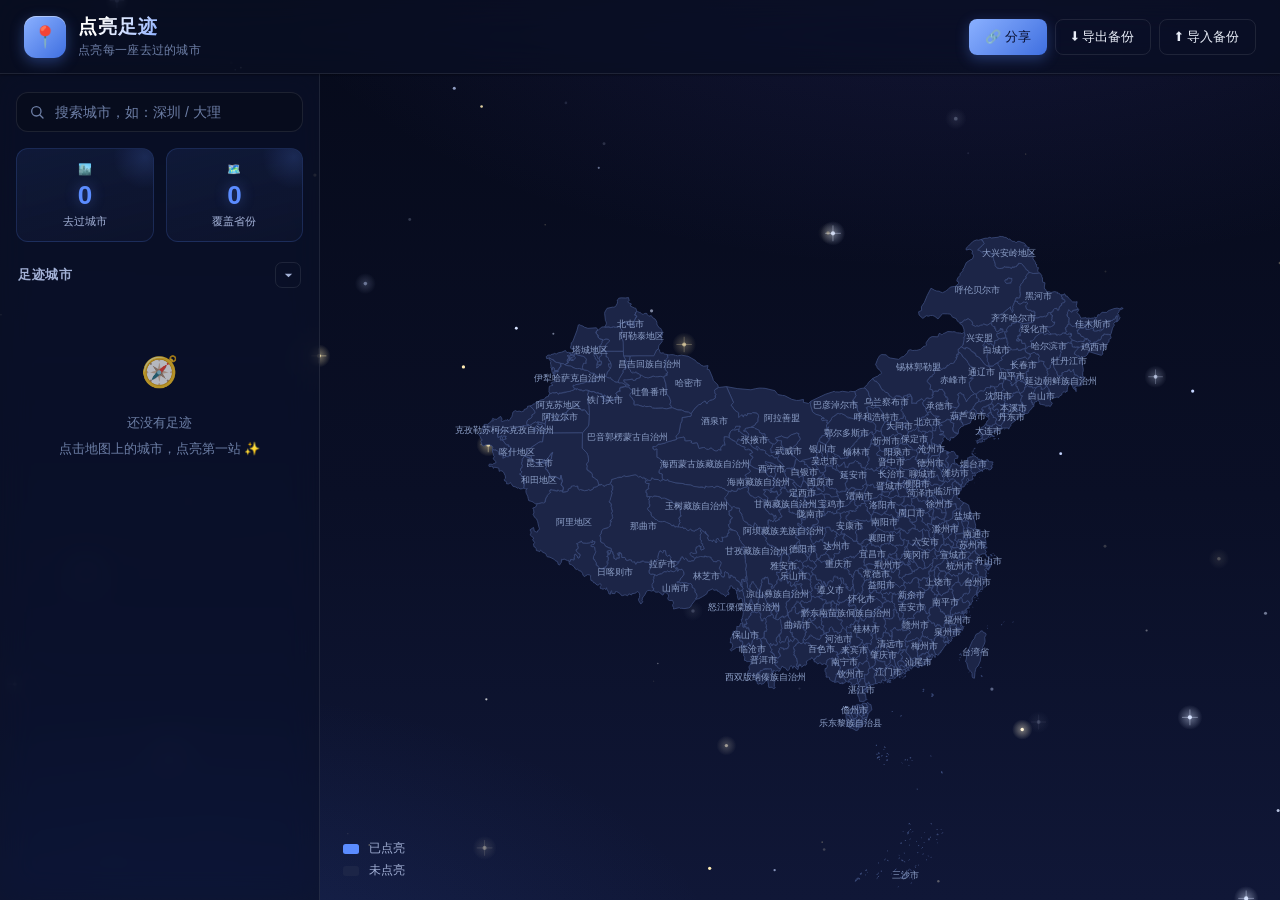
==== commit 2650dfcd: "update 2026/08/26 周三 23:06:25.85" ====
--- a/index.html
+++ b/index.html
@@ -54,10 +54,15 @@
           </div>
         </div>
 
-        <div class="list-wrap">
-          <div class="list-header">
+        <div class="list-wrap" id="listWrap">
+          <div class="list-header" id="listHeader" title="点击折叠/展开列表">
             <span>足迹城市</span>
-            <span id="listCount" class="list-count"></span>
+            <span class="list-header-right">
+              <span id="listCount" class="list-count"></span>
+              <button class="list-toggle" id="listToggle" aria-label="折叠/展开城市列表">
+                <svg viewBox="0 0 12 12"><path d="M2 4 L6 8 L10 4 Z"/></svg>
+              </button>
+            </span>
           </div>
           <div id="cityList" class="city-list"></div>
         </div>
--- a/css/style.css
+++ b/css/style.css
@@ -1,19 +1,19 @@
 /* ============================================================
-   点亮足迹 · 设计系统（星空主题 v2）
+   点亮足迹 · 设计系统（星空主题 v2 · 蓝调银河版）
    ────────────────────────────────────────────────────────────
-   主色系：金星（足迹点亮）  ·  底色：深空蓝渐变  ·  浅字深底
-   语义：点亮一座城 = 夜空里亮起一颗星
+   主色系：星蓝（足迹点亮）  ·  底色：深空蓝渐变  ·  浅字深底
+   语义：点亮一座城 = 夜空里亮起一颗蓝巨星
    间距基准 4px · 圆角体系 8/12/16 · 毛玻璃面板 · 星光发光
    ============================================================ */
 * { margin: 0; padding: 0; box-sizing: border-box; }
 
 :root {
-  /* ── 品牌色（金星） ── */
-  --primary: #ffc94d;          /* 金星主色：已点亮城市的星光 */
-  --primary-600: #f5a623;      /* 深一档金星 */
-  --primary-700: #e8912d;      /* 悬停加深 */
-  --primary-100: #2a2433;      /* 金色微弱底（深色玻璃上的金晕） */
-  --primary-050: rgba(255, 201, 77, 0.07); /* 金色氛围底 */
+  /* ── 品牌色（星蓝） ── */
+  --primary: #5b8cff;          /* 星蓝主色：已点亮城市的星光 */
+  --primary-600: #3f6fe0;      /* 深一档星蓝 */
+  --primary-700: #2f5bc4;      /* 悬停加深 */
+  --primary-100: #1e2a4a;      /* 蓝色微弱底（深色玻璃上的蓝晕） */
+  --primary-050: rgba(91, 140, 255, 0.08); /* 蓝色氛围底 */
 
   /* ── 中性色（夜空） ── */
   --bg: #0a0f26;               /* 整体夜空 */
@@ -39,7 +39,7 @@
   --shadow-sm: 0 2px 10px rgba(0, 0, 0, 0.35);
   --shadow-md: 0 6px 22px rgba(0, 0, 0, 0.42);
   --shadow-lg: 0 16px 44px rgba(0, 0, 0, 0.55);
-  --shadow-glow: 0 0 0 3px rgba(255, 201, 77, 0.22);
+  --shadow-glow: 0 0 0 3px rgba(91, 140, 255, 0.22);
 
   /* ── 过渡 ── */
   --t-fast: 150ms cubic-bezier(0.4, 0, 0.2, 1);
@@ -101,8 +101,8 @@
   width: 42px; height: 42px;
   font-size: 21px;
   border-radius: 12px;
-  background: linear-gradient(135deg, #ffe08a, var(--primary-600));
-  box-shadow: 0 4px 14px rgba(255, 201, 77, 0.35), inset 0 1px 0 rgba(255, 255, 255, 0.4);
+  background: linear-gradient(135deg, #8ab0ff, var(--primary-600));
+  box-shadow: 0 4px 14px rgba(91, 140, 255, 0.35), inset 0 1px 0 rgba(255, 255, 255, 0.4);
 }
 
 .logo-text h1 {
@@ -136,20 +136,20 @@
   white-space: nowrap;
   user-select: none;
 }
-.btn:hover { border-color: rgba(255, 201, 77, 0.5); color: var(--primary); background: var(--primary-050); transform: translateY(-1px); }
+.btn:hover { border-color: rgba(91, 140, 255, 0.5); color: var(--primary); background: var(--primary-050); transform: translateY(-1px); }
 .btn:active { transform: translateY(0); }
 .btn:focus-visible { outline: 2px solid var(--primary); outline-offset: 2px; }
 
 .btn.primary {
-  background: linear-gradient(135deg, #ffd970, var(--primary-600));
+  background: linear-gradient(135deg, #8ab0ff, var(--primary-600));
   border: none;
-  color: #241a05;
-  box-shadow: 0 4px 14px rgba(255, 201, 77, 0.32);
+  color: #0a1030;
+  box-shadow: 0 4px 14px rgba(91, 140, 255, 0.32);
 }
 .btn.primary:hover {
-  background: linear-gradient(135deg, #ffe08a, var(--primary-700));
-  color: #241a05;
-  box-shadow: 0 6px 18px rgba(255, 201, 77, 0.42);
+  background: linear-gradient(135deg, #8ab0ff, var(--primary-700));
+  color: #0a1030;
+  box-shadow: 0 6px 18px rgba(91, 140, 255, 0.42);
 }
 
 .btn.danger { border-color: rgba(255, 107, 107, 0.35); color: var(--danger); background: transparent; }
@@ -248,8 +248,8 @@
 .stat-card {
   flex: 1;
   position: relative;
-  background: linear-gradient(165deg, rgba(255, 201, 77, 0.09), rgba(17, 24, 50, 0.5));
-  border: 1px solid rgba(255, 201, 77, 0.18);
+  background: linear-gradient(165deg, rgba(91, 140, 255, 0.09), rgba(17, 24, 50, 0.5));
+  border: 1px solid rgba(91, 140, 255, 0.18);
   border-radius: var(--radius-md);
   padding: 14px 8px 12px;
   text-align: center;
@@ -261,7 +261,7 @@
   position: absolute; top: -24px; right: -24px;
   width: 64px; height: 64px;
   border-radius: 50%;
-  background: radial-gradient(circle, rgba(255, 201, 77, 0.16), transparent 70%);
+  background: radial-gradient(circle, rgba(91, 140, 255, 0.16), transparent 70%);
 }
 .stat-card:hover { transform: translateY(-2px); box-shadow: var(--shadow-sm); }
 
@@ -273,7 +273,7 @@
   color: var(--primary);
   font-variant-numeric: tabular-nums;
   letter-spacing: -0.5px;
-  text-shadow: 0 0 14px rgba(255, 201, 77, 0.45);
+  text-shadow: 0 0 14px rgba(91, 140, 255, 0.45);
 }
 .stat-card span { font-size: 11px; color: var(--text-sub); }
 
@@ -287,8 +287,33 @@
   color: var(--text-sub);
   padding: 4px 2px 10px;
   letter-spacing: 0.5px;
-}
+  cursor: pointer;
+  user-select: none;
+}
+.list-header-right { display: flex; align-items: center; gap: 10px; }
 .list-count { color: var(--primary); font-weight: 700; }
+
+/* 足迹城市列表：折叠/展开 */
+.list-toggle {
+  border: 1px solid var(--border);
+  background: transparent;
+  color: var(--text-sub);
+  width: 26px; height: 26px;
+  border-radius: 7px;
+  cursor: pointer;
+  display: flex; align-items: center; justify-content: center;
+  padding: 0;
+  transition: transform .25s ease, color .2s, border-color .2s, background .2s;
+}
+.list-toggle:hover {
+  color: var(--primary);
+  border-color: var(--primary);
+  background: rgba(91, 140, 255, 0.08);
+}
+.list-toggle svg { width: 11px; height: 11px; fill: currentColor; }
+.list-wrap.collapsed .list-toggle { transform: rotate(180deg); }
+.list-wrap.collapsed .city-list { display: none; }
+.list-wrap.collapsed { flex: 0 0 auto; }
 
 .city-list {
   flex: 1;
@@ -318,13 +343,13 @@
   position: absolute; left: -8px; top: 50%; transform: translateY(-50%) scaleY(0);
   width: 3px; height: 60%;
   border-radius: 2px;
-  background: linear-gradient(180deg, #ffe08a, var(--primary-600));
-  box-shadow: 0 0 8px rgba(255, 201, 77, 0.5);
+  background: linear-gradient(180deg, #8ab0ff, var(--primary-600));
+  box-shadow: 0 0 8px rgba(91, 140, 255, 0.5);
   transition: transform var(--t-base);
 }
 .city-item:hover {
   background: var(--primary-050);
-  border-color: rgba(255, 201, 77, 0.25);
+  border-color: rgba(91, 140, 255, 0.25);
   transform: translateX(2px);
 }
 .city-item:hover::before { transform: translateY(-50%) scaleY(1); }
@@ -405,14 +430,14 @@
   content: '';
   width: 12px; height: 12px;
   border-radius: 4px;
-  background: linear-gradient(135deg, #ffe08a, var(--primary-600));
-  box-shadow: 0 0 8px rgba(255, 201, 77, 0.55);
+  background: linear-gradient(135deg, #8ab0ff, var(--primary-600));
+  box-shadow: 0 0 8px rgba(91, 140, 255, 0.55);
 }
 
 .d-status {
   display: flex; align-items: center; gap: 8px;
-  background: rgba(255, 201, 77, 0.08);
-  border: 1px solid rgba(255, 201, 77, 0.25);
+  background: rgba(91, 140, 255, 0.08);
+  border: 1px solid rgba(91, 140, 255, 0.25);
   color: var(--primary);
   font-size: 13px;
   font-weight: 600;
@@ -423,12 +448,12 @@
 .d-status .dot {
   width: 9px; height: 9px; border-radius: 50%;
   background: var(--primary);
-  box-shadow: 0 0 0 4px rgba(255, 201, 77, 0.18), 0 0 12px rgba(255, 201, 77, 0.8);
+  box-shadow: 0 0 0 4px rgba(91, 140, 255, 0.18), 0 0 12px rgba(91, 140, 255, 0.8);
   animation: pulse 2s ease infinite;
 }
 @keyframes pulse {
-  0%, 100% { box-shadow: 0 0 0 3px rgba(255, 201, 77, 0.22), 0 0 12px rgba(255, 201, 77, 0.8); }
-  50% { box-shadow: 0 0 0 6px rgba(255, 201, 77, 0.1), 0 0 20px rgba(255, 201, 77, 1); }
+  0%, 100% { box-shadow: 0 0 0 3px rgba(91, 140, 255, 0.22), 0 0 12px rgba(91, 140, 255, 0.8); }
+  50% { box-shadow: 0 0 0 6px rgba(91, 140, 255, 0.1), 0 0 20px rgba(91, 140, 255, 1); }
 }
 
 .d-actions { display: flex; gap: 8px; }
@@ -452,7 +477,7 @@
   transition: all var(--t-spring);
   z-index: 70;
   box-shadow: 0 10px 30px rgba(0, 0, 0, 0.5);
-  border: 1px solid rgba(255, 201, 77, 0.2);
+  border: 1px solid rgba(91, 140, 255, 0.2);
   white-space: nowrap;
 }
 .toast.show { opacity: 1; transform: translateX(-50%) translateY(0); }
@@ -511,8 +536,8 @@
 .share-desc { font-size: 12px; color: var(--text-faint); margin-bottom: 16px; }
 
 .share-text-preview {
-  background: rgba(255, 201, 77, 0.07);
-  border: 1px solid rgba(255, 201, 77, 0.2);
+  background: rgba(91, 140, 255, 0.07);
+  border: 1px solid rgba(91, 140, 255, 0.2);
   border-radius: var(--radius-md);
   padding: 12px 14px;
   font-size: 13px;
@@ -564,7 +589,7 @@
   font-size: 13px;
   padding: 9px 12px 9px 16px;
   border-radius: 999px;
-  border: 1px solid rgba(255, 201, 77, 0.25);
+  border: 1px solid rgba(91, 140, 255, 0.25);
   box-shadow: 0 8px 24px rgba(0, 0, 0, 0.45);
   z-index: 50;
   white-space: nowrap;
